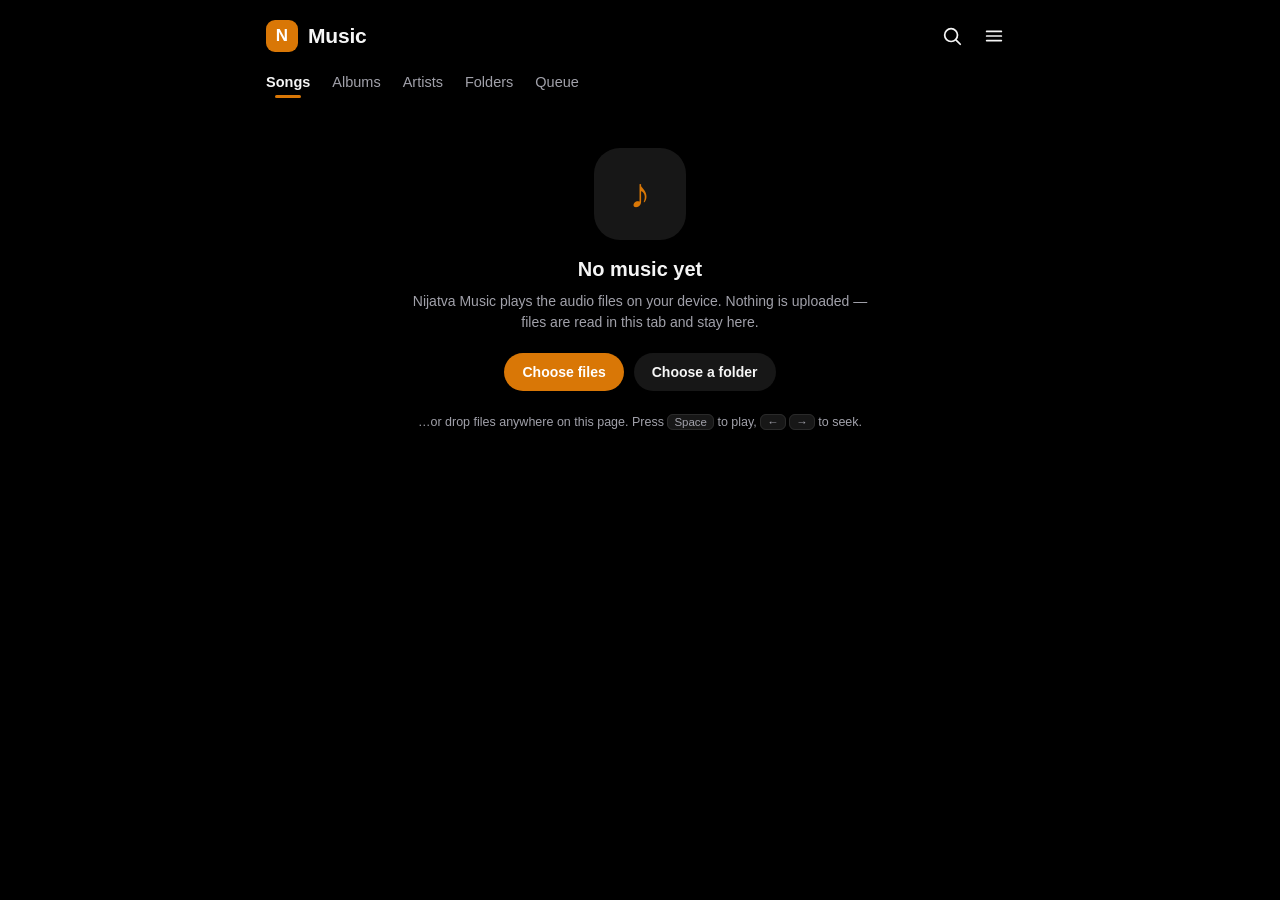
==== web/index.html @ 0ef8c82f "Nijatva Music: offline audio player for Android, desktop and the web Shared Compose Multiplatform UI" ====
<!DOCTYPE html>
<html lang="en" data-theme="black" data-accent="saffron">
<head>
<meta charset="utf-8">
<meta name="viewport" content="width=device-width, initial-scale=1, viewport-fit=cover">
<meta name="theme-color" content="#000000">
<title>Music — Nijatva</title>
<link rel="stylesheet" href="styles.css">
</head>
<body>

<header class="topbar">
  <a class="brand" href="#" aria-label="Nijatva Music">
    <span class="brand-mark">N</span>
    <span class="brand-name">Music</span>
  </a>
  <div class="topbar-actions">
    <button class="icon-btn" id="searchBtn" aria-label="Search" title="Search (/)">
      <svg viewBox="0 0 24 24"><circle cx="11" cy="11" r="7"/><path d="m16.5 16.5 4.5 4.5"/></svg>
    </button>
    <button class="icon-btn" id="menuBtn" aria-label="Menu" title="Menu">
      <svg viewBox="0 0 24 24"><path d="M4 7h16M4 12h16M4 17h16"/></svg>
    </button>
  </div>
</header>

<div class="searchbar" id="searchbar" hidden>
  <input id="search" type="search" placeholder="Songs, artists, albums" autocomplete="off" spellcheck="false">
  <button class="icon-btn" id="searchClose" aria-label="Close search">
    <svg viewBox="0 0 24 24"><path d="M6 6l12 12M18 6 6 18"/></svg>
  </button>
</div>

<nav class="tabs" id="tabs" role="tablist">
  <button class="tab is-active" data-view="songs" role="tab">Songs</button>
  <button class="tab" data-view="albums" role="tab">Albums</button>
  <button class="tab" data-view="artists" role="tab">Artists</button>
  <button class="tab" data-view="folders" role="tab">Folders</button>
  <button class="tab" data-view="queue" role="tab">Queue</button>
</nav>

<main id="main" class="main">
  <section class="empty" id="empty">
    <div class="empty-art">♪</div>
    <h1>No music yet</h1>
    <p>Nijatva Music plays the audio files on your device. Nothing is uploaded — files are read in this tab and stay here.</p>
    <div class="empty-actions">
      <button class="btn btn-primary" id="pickFiles">Choose files</button>
      <button class="btn" id="pickFolder">Choose a folder</button>
    </div>
    <p class="hint">…or drop files anywhere on this page. Press <kbd>Space</kbd> to play, <kbd>←</kbd> <kbd>→</kbd> to seek.</p>
  </section>
  <div id="list" class="list" hidden></div>
</main>

<div class="mini" id="mini" hidden>
  <div class="mini-progress"><span id="miniProgress"></span></div>
  <button class="mini-body" id="miniOpen">
    <span class="art art-sm" id="miniArt">♪</span>
    <span class="mini-text">
      <span class="mini-title" id="miniTitle">Nothing playing</span>
      <span class="mini-artist" id="miniArtist">Pick a song to start</span>
    </span>
  </button>
  <button class="icon-btn" id="miniPlay" aria-label="Play">
    <svg viewBox="0 0 24 24" id="miniPlayIcon"><path d="M8 5v14l11-7z"/></svg>
  </button>
  <button class="icon-btn" id="miniNext" aria-label="Next">
    <svg viewBox="0 0 24 24"><path d="M6 5l10 7-10 7z"/><path d="M18 5v14"/></svg>
  </button>
</div>

<section class="player" id="player" hidden aria-label="Now playing">
  <div class="player-head">
    <button class="icon-btn" id="playerClose" aria-label="Back">
      <svg viewBox="0 0 24 24"><path d="M15 5l-7 7 7 7"/></svg>
    </button>
    <span class="player-eyebrow">Now playing</span>
    <button class="icon-btn" id="eqBtn" aria-label="Equalizer" title="Equalizer">
      <svg viewBox="0 0 24 24"><path d="M6 20V10M6 6V4M12 20v-6M12 10V4M18 20v-9M18 7V4"/></svg>
    </button>
  </div>

  <div class="art art-lg" id="playerArt">♪</div>

  <div class="player-meta">
    <h2 id="playerTitle">Nothing playing</h2>
    <p id="playerArtist">—</p>
  </div>

  <input type="range" id="seek" class="seek" min="0" max="1000" value="0" step="1" aria-label="Seek">
  <div class="times"><span id="timeNow">0:00</span><span id="timeTotal">--:--</span></div>

  <div class="transport">
    <button class="icon-btn" id="shuffleBtn" aria-label="Shuffle" title="Shuffle (S)">
      <svg viewBox="0 0 24 24"><path d="M17 3l4 4-4 4"/><path d="M3 7h4l10 10h4"/><path d="M17 21l4-4-4-4"/><path d="M3 17h4l3-3"/></svg>
    </button>
    <button class="icon-btn" id="prevBtn" aria-label="Previous">
      <svg viewBox="0 0 24 24"><path d="M18 5l-10 7 10 7z"/><path d="M6 5v14"/></svg>
    </button>
    <button class="play-btn" id="playBtn" aria-label="Play">
      <svg viewBox="0 0 24 24" id="playIcon"><path d="M8 5v14l11-7z"/></svg>
    </button>
    <button class="icon-btn" id="nextBtn" aria-label="Next">
      <svg viewBox="0 0 24 24"><path d="M6 5l10 7-10 7z"/><path d="M18 5v14"/></svg>
    </button>
    <button class="icon-btn" id="repeatBtn" aria-label="Repeat" title="Repeat (R)">
      <svg viewBox="0 0 24 24"><path d="M17 2l4 4-4 4"/><path d="M3 11V9a4 4 0 0 1 4-4h14"/><path d="M7 22l-4-4 4-4"/><path d="M21 13v2a4 4 0 0 1-4 4H3"/></svg>
    </button>
  </div>

  <div class="volume">
    <svg viewBox="0 0 24 24"><path d="M4 9v6h4l5 4V5L8 9z"/><path d="M17 8a5 5 0 0 1 0 8"/></svg>
    <input type="range" id="volume" min="0" max="100" value="100" aria-label="Volume">
    <button class="chip" id="sleepBtn" title="Sleep timer">Sleep</button>
  </div>
</section>

<div class="menu" id="menu" hidden>
  <button data-action="files">Choose files…</button>
  <button data-action="folder">Choose a folder…</button>
  <button data-action="stream">Play a stream URL…</button>
  <button data-action="shuffle">Shuffle all</button>
  <button data-action="sleep">Sleep timer…</button>
  <button data-action="eq">Equalizer…</button>
  <button data-action="appearance">Appearance…</button>
</div>

<div class="sheet" id="appearanceSheet" hidden>
  <div class="sheet-card">
    <h3>Appearance</h3>
    <p class="label">Theme</p>
    <div class="pill-row" id="themeRow">
      <button class="pill" data-theme="system">System</button>
      <button class="pill" data-theme="dark">Dark</button>
      <button class="pill" data-theme="light">Light</button>
      <button class="pill" data-theme="black">Black</button>
    </div>
    <p class="label">Accent colour</p>
    <div class="pill-row" id="accentRow">
      <button class="pill" data-accent="green">Green</button>
      <button class="pill" data-accent="saffron">Saffron</button>
      <button class="pill" data-accent="indigo">Indigo</button>
    </div>
    <p class="note">Saved in this browser only. Nothing about your choice leaves this device.</p>
    <button class="btn btn-primary sheet-done" id="appearanceDone">Done</button>
  </div>
</div>

<div class="sheet" id="eqSheet" hidden>
  <div class="sheet-card">
    <h3>Equalizer</h3>
    <p class="label">Preset</p>
    <div class="pill-row" id="eqPresets">
      <button class="pill" data-eq="flat">Flat</button>
      <button class="pill" data-eq="bass">Bass</button>
      <button class="pill" data-eq="vocal">Vocal</button>
      <button class="pill" data-eq="treble">Treble</button>
      <button class="pill" data-eq="warm">Warm</button>
    </div>
    <div class="bands" id="bands"></div>
    <p class="note">Applied live with Web Audio in this tab. No effect is ever written to the file.</p>
    <button class="btn btn-primary sheet-done" id="eqDone">Done</button>
  </div>
</div>

<div class="sheet" id="sleepSheet" hidden>
  <div class="sheet-card">
    <h3>Sleep timer</h3>
    <p class="label">Stop playback after</p>
    <div class="pill-row" id="sleepOptions">
      <button class="pill" data-min="15">15 min</button>
      <button class="pill" data-min="30">30 min</button>
      <button class="pill" data-min="45">45 min</button>
      <button class="pill" data-min="60">60 min</button>
    </div>
    <button class="btn sheet-done" id="sleepOff">Turn off</button>
  </div>
</div>

<input type="file" id="fileInput" accept="audio/*,.mp3,.m4a,.flac,.ogg,.opus,.wav,.aac" multiple hidden>
<input type="file" id="folderInput" webkitdirectory directory multiple hidden>

<audio id="audio" preload="metadata"></audio>
<div class="toast" id="toast" hidden></div>

<script src="app.js"></script>
</body>
</html>
---- web/styles.css ----
/* Nijatva Music — web player. One page, no build step, no dependencies. */

:root {
  --accent: #d97706;
  --accent-ink: #ffffff;
  --bg: #000000;
  --surface: #0b0b0b;
  --surface-2: #171717;
  --surface-3: #212121;
  --text: #f5f5f5;
  --muted: #a1a1aa;
  --line: #2a2a2a;
  --radius: 16px;
  --shadow: 0 18px 40px rgba(0, 0, 0, .45);
  color-scheme: dark;
}

html[data-accent="green"] { --accent: #10b981; }
html[data-accent="saffron"] { --accent: #d97706; }
html[data-accent="indigo"] { --accent: #4338ca; }

html[data-theme="dark"] {
  --bg: #121212; --surface: #1a1a1a; --surface-2: #262626; --surface-3: #303030;
  --text: #f3f4f6; --muted: #9ca3af; --line: #3a3a3a; color-scheme: dark;
}

html[data-theme="black"] {
  --bg: #000000; --surface: #0b0b0b; --surface-2: #171717; --surface-3: #212121;
  --text: #f5f5f5; --muted: #a1a1aa; --line: #2a2a2a; color-scheme: dark;
}

html[data-theme="light"] {
  --bg: #fdfdfd; --surface: #ffffff; --surface-2: #f1f1f1; --surface-3: #e8e8e8;
  --text: #111111; --muted: #5f6368; --line: #dddddd; color-scheme: light;
}

* { box-sizing: border-box; }

[hidden] { display: none !important; }

html, body { height: 100%; }

body {
  margin: 0;
  background: var(--bg);
  color: var(--text);
  font-family: -apple-system, BlinkMacSystemFont, "Segoe UI", Roboto, "Helvetica Neue", Arial, sans-serif;
  -webkit-font-smoothing: antialiased;
  display: flex;
  flex-direction: column;
  padding-bottom: 76px;
  transition: background .18s ease, color .18s ease;
}

svg { width: 22px; height: 22px; fill: none; stroke: currentColor; stroke-width: 1.9; stroke-linecap: round; stroke-linejoin: round; }
#playIcon path, #miniPlayIcon path { fill: currentColor; stroke: none; }

button { font: inherit; color: inherit; background: none; border: 0; cursor: pointer; }

/* ---------- top bar ---------- */

.topbar {
  display: flex;
  align-items: center;
  gap: 12px;
  padding: 16px 16px 10px;
  position: sticky;
  top: 0;
  background: color-mix(in srgb, var(--bg) 88%, transparent);
  backdrop-filter: blur(12px);
  z-index: 20;
}

.brand { display: flex; align-items: center; gap: 10px; text-decoration: none; color: inherit; flex: 1; }

.brand-mark {
  width: 32px; height: 32px; border-radius: 9px;
  background: var(--accent); color: var(--accent-ink);
  display: grid; place-items: center;
  font-weight: 800; font-size: 17px;
}

.brand-name { font-size: 21px; font-weight: 650; letter-spacing: -.2px; }

.topbar-actions { display: flex; gap: 2px; }

.icon-btn {
  width: 40px; height: 40px; border-radius: 50%;
  display: grid; place-items: center;
  color: var(--text);
  transition: background .15s ease, color .15s ease;
}
.icon-btn:hover { background: var(--surface-2); }
.icon-btn.is-on { color: var(--accent); }

/* ---------- search ---------- */

.searchbar {
  display: flex; align-items: center; gap: 8px;
  margin: 0 16px 8px; padding: 0 6px 0 14px;
  background: var(--surface-2); border-radius: 999px;
}
.searchbar input {
  flex: 1; height: 44px; border: 0; background: none; color: var(--text);
  font-size: 15px; outline: none;
}
.searchbar input::placeholder { color: var(--muted); }

/* ---------- tabs ---------- */

.tabs {
  display: flex; gap: 22px; overflow-x: auto;
  padding: 4px 16px 10px;
  scrollbar-width: none;
}
.tabs::-webkit-scrollbar { display: none; }

.tab {
  position: relative;
  font-size: 14.5px; color: var(--muted);
  padding: 4px 0 8px; white-space: nowrap;
}
.tab.is-active { color: var(--text); font-weight: 600; }
.tab.is-active::after {
  content: ""; position: absolute; left: 50%; bottom: 0;
  width: 26px; height: 3px; border-radius: 3px;
  background: var(--accent); transform: translateX(-50%);
}

/* ---------- lists ---------- */

.main { flex: 1; padding: 0 0 20px; }

.list { display: flex; flex-direction: column; }

.row {
  display: flex; align-items: center; gap: 12px;
  padding: 8px 16px; text-align: left; width: 100%;
  transition: background .12s ease;
}
.row:hover { background: var(--surface-2); }
.row.is-current .row-title { color: var(--accent); font-weight: 600; }

.row-text { flex: 1; min-width: 0; }
.row-title {
  display: block; font-size: 15px; font-weight: 500;
  white-space: nowrap; overflow: hidden; text-overflow: ellipsis;
}
.row-sub {
  display: block; font-size: 12.5px; color: var(--muted);
  white-space: nowrap; overflow: hidden; text-overflow: ellipsis;
}
.row-time { font-size: 12px; color: var(--muted); font-variant-numeric: tabular-nums; }

.art {
  flex: none; display: grid; place-items: center;
  border-radius: 10px; color: #fff; font-size: 18px; font-weight: 700;
  background: linear-gradient(140deg, var(--accent), color-mix(in srgb, var(--accent) 35%, var(--surface-3)));
  background-size: cover; background-position: center;
}
.art-sm { width: 46px; height: 46px; }
.art-md { width: 54px; height: 54px; border-radius: 12px; }
.art-lg {
  width: min(72vw, 320px); height: min(72vw, 320px);
  margin: 6px auto 18px; border-radius: 22px;
  font-size: 74px;
  box-shadow: var(--shadow);
}
.art-round { border-radius: 50%; }

.grid {
  display: grid; grid-template-columns: repeat(auto-fill, minmax(140px, 1fr));
  gap: 18px 14px; padding: 8px 16px 16px;
}
.card { text-align: left; }
.card .art { width: 100%; aspect-ratio: 1; height: auto; border-radius: 14px; font-size: 34px; }
.card-title {
  display: block; margin-top: 8px; font-size: 13.5px; font-weight: 500;
  white-space: nowrap; overflow: hidden; text-overflow: ellipsis;
}
.card-sub {
  display: block; font-size: 12px; color: var(--muted);
  white-space: nowrap; overflow: hidden; text-overflow: ellipsis;
}

.section-title {
  font-size: 11px; letter-spacing: 1.2px; text-transform: uppercase;
  color: var(--accent); font-weight: 700;
  padding: 18px 16px 6px; margin: 0;
}

.drill-head { display: flex; align-items: center; gap: 6px; padding: 2px 8px 8px; }
.drill-head h2 { font-size: 17px; margin: 0; font-weight: 650; flex: 1; }
.drill-head p { margin: 2px 0 0; font-size: 12.5px; color: var(--muted); }

/* ---------- empty state ---------- */

.empty {
  display: flex; flex-direction: column; align-items: center; justify-content: center;
  text-align: center; padding: 40px 24px; gap: 4px;
}
.empty-art {
  width: 92px; height: 92px; border-radius: 26px; display: grid; place-items: center;
  font-size: 42px; color: var(--accent);
  background: var(--surface-2); margin-bottom: 14px;
}
.empty h1 { font-size: 20px; margin: 0 0 6px; }
.empty p { color: var(--muted); font-size: 14px; max-width: 460px; margin: 0 0 16px; line-height: 1.5; }
.empty-actions { display: flex; gap: 10px; flex-wrap: wrap; justify-content: center; }
.hint { font-size: 12.5px !important; margin-top: 18px !important; }
kbd {
  background: var(--surface-2); border: 1px solid var(--line); border-radius: 6px;
  padding: 1px 6px; font-size: 11.5px; font-family: inherit;
}

.btn {
  padding: 11px 18px; border-radius: 999px; background: var(--surface-2);
  font-size: 14px; font-weight: 550; color: var(--text);
  transition: filter .15s ease, background .15s ease;
}
.btn:hover { filter: brightness(1.15); }
.btn-primary { background: var(--accent); color: var(--accent-ink); }

.chip {
  padding: 7px 13px; border-radius: 999px; background: var(--surface-2);
  font-size: 12.5px; color: var(--muted);
}
.chip.is-on { background: var(--accent); color: var(--accent-ink); }

/* ---------- mini player ---------- */

.mini {
  position: fixed; left: 0; right: 0; bottom: 0; z-index: 30;
  background: var(--surface-2);
  border-top: 1px solid var(--line);
  padding-bottom: env(safe-area-inset-bottom);
}
.mini-progress { height: 2px; background: var(--line); }
.mini-progress span { display: block; height: 100%; width: 0; background: var(--accent); transition: width .25s linear; }
.mini-body { display: flex; align-items: center; gap: 10px; flex: 1; min-width: 0; padding: 8px 4px 8px 12px; text-align: left; }
.mini { display: flex; align-items: center; }
.mini-text { min-width: 0; display: flex; flex-direction: column; }
.mini-title { font-size: 14px; font-weight: 550; white-space: nowrap; overflow: hidden; text-overflow: ellipsis; }
.mini-artist { font-size: 12px; color: var(--muted); white-space: nowrap; overflow: hidden; text-overflow: ellipsis; }

/* ---------- full player ---------- */

.player {
  position: fixed; inset: 0; z-index: 40;
  background: var(--bg);
  display: flex; flex-direction: column;
  padding: 8px 24px 28px;
  overflow-y: auto;
  animation: rise .22s ease;
}
@keyframes rise { from { transform: translateY(14px); opacity: .6; } to { transform: none; opacity: 1; } }

.player-head { display: flex; align-items: center; gap: 8px; }
.player-eyebrow {
  flex: 1; text-align: center; font-size: 11.5px; letter-spacing: 1.3px;
  text-transform: uppercase; color: var(--muted);
}

.player-meta { margin-bottom: 10px; }
.player-meta h2 { font-size: 21px; margin: 0 0 4px; font-weight: 650; }
.player-meta p { margin: 0; color: var(--muted); font-size: 14px; }

.seek, .volume input { -webkit-appearance: none; appearance: none; width: 100%; height: 4px; border-radius: 4px; background: var(--surface-3); outline: none; }
.seek::-webkit-slider-thumb, .volume input::-webkit-slider-thumb {
  -webkit-appearance: none; width: 14px; height: 14px; border-radius: 50%;
  background: var(--accent); cursor: pointer; border: 0;
}
.seek::-moz-range-thumb, .volume input::-moz-range-thumb {
  width: 14px; height: 14px; border: 0; border-radius: 50%; background: var(--accent);
}
.times { display: flex; justify-content: space-between; font-size: 12px; color: var(--muted); font-variant-numeric: tabular-nums; margin-top: 6px; }

.transport { display: flex; align-items: center; justify-content: space-between; margin: 22px 0 18px; }
.transport .icon-btn { width: 48px; height: 48px; color: var(--muted); }
.transport .icon-btn.is-on { color: var(--accent); }

.play-btn {
  width: 70px; height: 70px; border-radius: 50%;
  background: var(--accent); color: var(--accent-ink);
  display: grid; place-items: center;
  transition: transform .12s ease;
}
.play-btn:active { transform: scale(.96); }
.play-btn svg { width: 32px; height: 32px; }

.volume { display: flex; align-items: center; gap: 12px; color: var(--muted); }
.volume svg { width: 20px; height: 20px; }
.volume input { flex: 1; }

/* ---------- menu + sheets ---------- */

.menu {
  position: fixed; top: 58px; right: 12px; z-index: 50;
  background: var(--surface-2); border: 1px solid var(--line);
  border-radius: 14px; padding: 6px; min-width: 232px;
  box-shadow: var(--shadow);
  display: flex; flex-direction: column;
}
.menu button { text-align: left; padding: 12px 14px; border-radius: 10px; font-size: 14px; }
.menu button:hover { background: var(--surface-3); }

.sheet {
  position: fixed; inset: 0; z-index: 60;
  background: rgba(0, 0, 0, .55);
  display: flex; align-items: flex-end; justify-content: center;
  backdrop-filter: blur(3px);
}
.sheet-card {
  width: min(520px, 100%);
  background: var(--surface-2);
  border-radius: 22px 22px 0 0;
  padding: 20px 20px calc(20px + env(safe-area-inset-bottom));
  animation: rise .2s ease;
}
.sheet-card h3 { margin: 0 0 14px; font-size: 17px; }
.label { font-size: 12px; color: var(--muted); margin: 14px 0 8px; }
.pill-row { display: flex; flex-wrap: wrap; gap: 8px; }
.pill {
  padding: 9px 16px; border-radius: 999px;
  background: var(--surface-3); color: var(--muted);
  font-size: 13px;
}
.pill.is-active { background: var(--accent); color: var(--accent-ink); font-weight: 600; }
.note { font-size: 12px; color: var(--muted); margin: 14px 0 0; line-height: 1.45; }
.sheet-done { margin-top: 18px; width: 100%; }

.bands { display: grid; grid-template-columns: repeat(5, 1fr); gap: 10px; margin-top: 16px; }
.band { display: flex; flex-direction: column; align-items: center; gap: 6px; font-size: 10.5px; color: var(--muted); }
.band input[type="range"] {
  writing-mode: vertical-lr; direction: rtl;
  width: 6px; height: 110px; accent-color: var(--accent);
}

.toast {
  position: fixed; left: 50%; bottom: 96px; transform: translateX(-50%);
  background: var(--surface-3); color: var(--text);
  padding: 10px 16px; border-radius: 999px; font-size: 13px;
  z-index: 70; box-shadow: var(--shadow);
}

@media (min-width: 720px) {
  .main, .tabs, .topbar, .searchbar { max-width: 780px; margin-left: auto; margin-right: auto; width: 100%; }
  .player { padding: 18px 32px 32px; }
  .art-lg { width: 320px; height: 320px; }
}
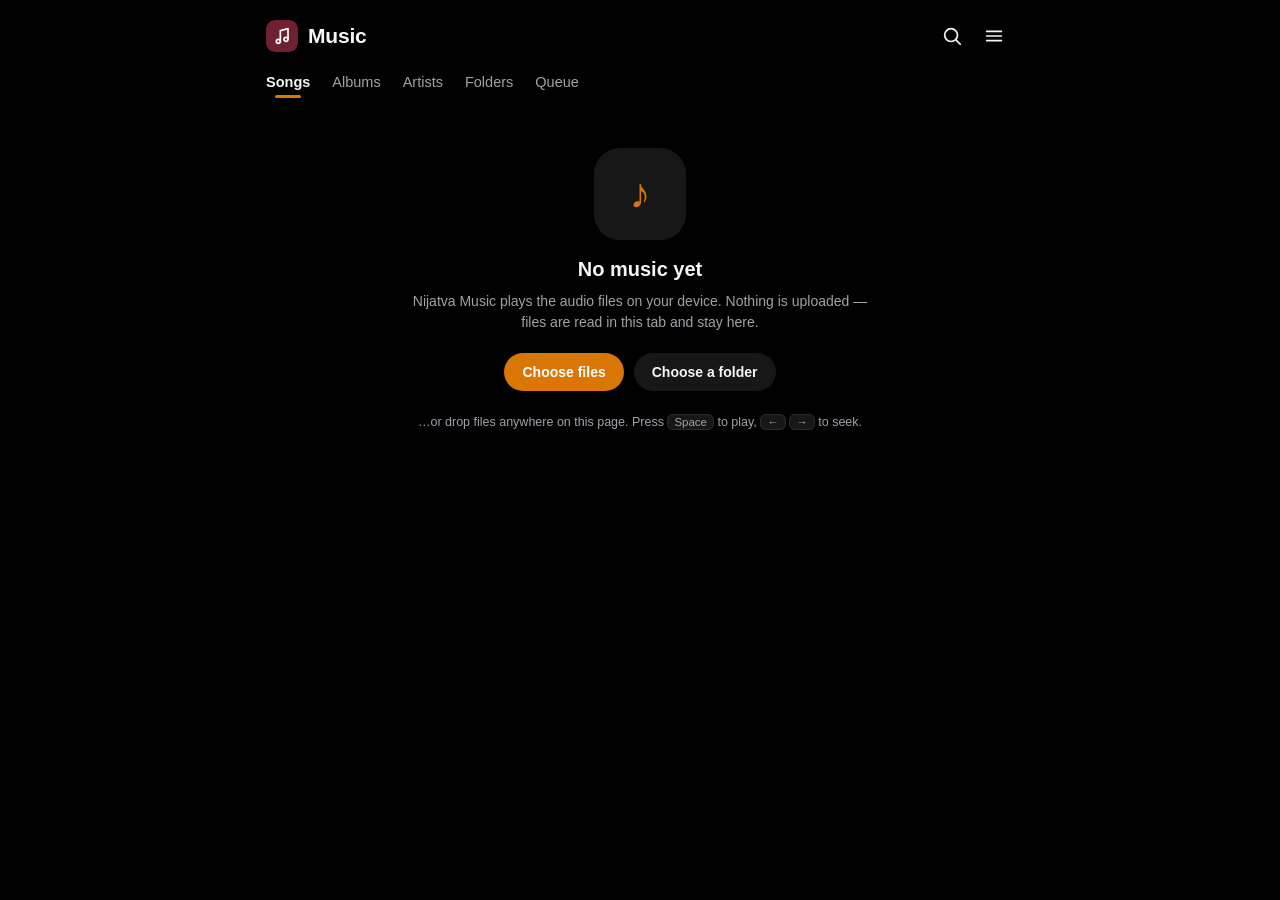
==== commit 360a49ed: "Add the Music launcher icon Adaptive icon (maroon #6D2131 with the white note) plus legacy PNG mipma" ====
--- a/web/index.html
+++ b/web/index.html
@@ -5,13 +5,14 @@
 <meta name="viewport" content="width=device-width, initial-scale=1, viewport-fit=cover">
 <meta name="theme-color" content="#000000">
 <title>Music — Nijatva</title>
+<link rel="icon" href="music.svg" type="image/svg+xml">
 <link rel="stylesheet" href="styles.css">
 </head>
 <body>
 
 <header class="topbar">
   <a class="brand" href="#" aria-label="Nijatva Music">
-    <span class="brand-mark">N</span>
+    <img class="brand-mark" src="music.svg" alt="">
     <span class="brand-name">Music</span>
   </a>
   <div class="topbar-actions">
--- a/web/styles.css
+++ b/web/styles.css
@@ -75,9 +75,7 @@
 
 .brand-mark {
   width: 32px; height: 32px; border-radius: 9px;
-  background: var(--accent); color: var(--accent-ink);
-  display: grid; place-items: center;
-  font-weight: 800; font-size: 17px;
+  display: block; flex: none;
 }
 
 .brand-name { font-size: 21px; font-weight: 650; letter-spacing: -.2px; }
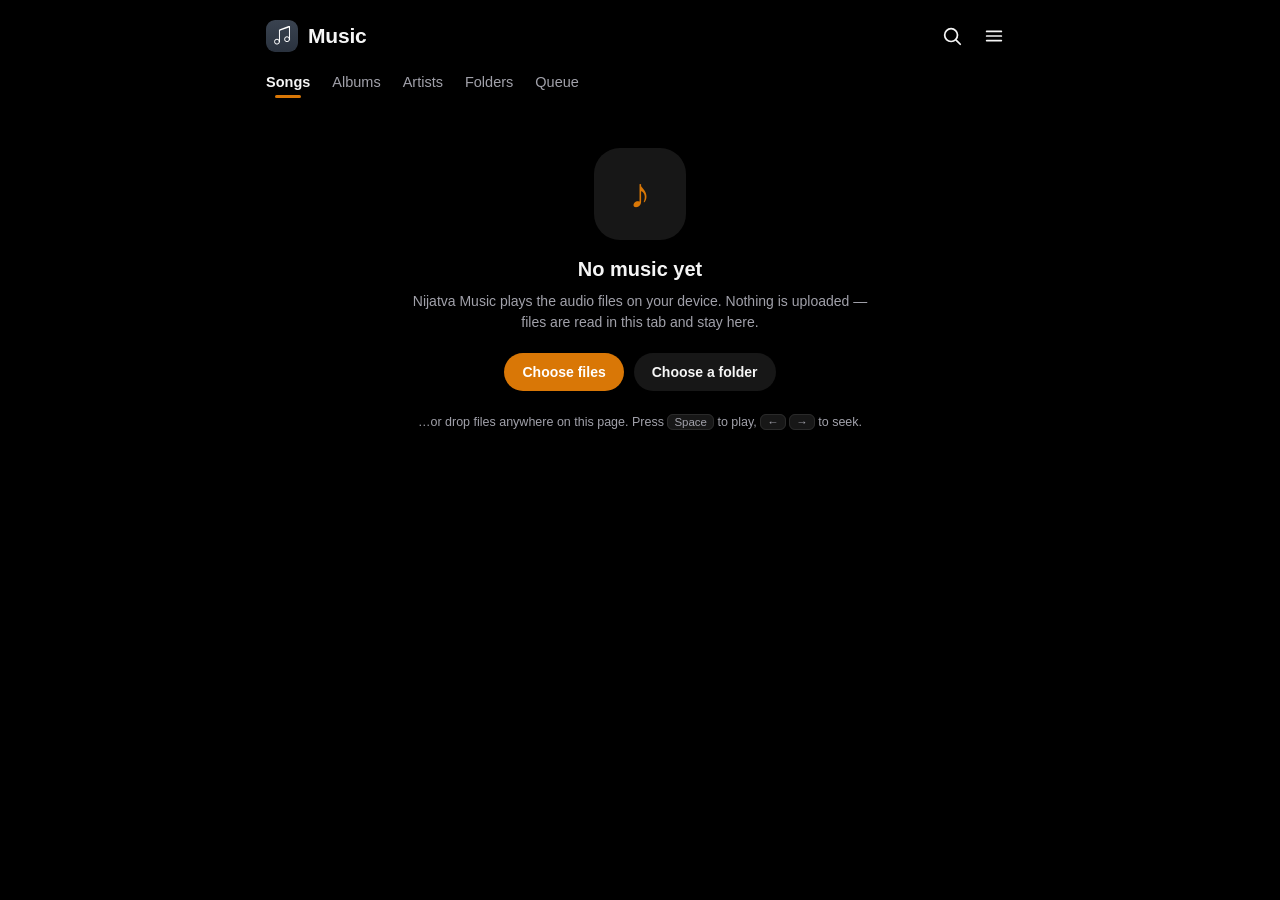
==== commit 8f4ad504: "Make the web player an installable app Adds a web app manifest (standalone display, slate theme, 192" ====
--- a/web/index.html
+++ b/web/index.html
@@ -6,6 +6,12 @@
 <meta name="theme-color" content="#000000">
 <title>Music — Nijatva</title>
 <link rel="icon" href="music.svg" type="image/svg+xml">
+<link rel="manifest" href="manifest.webmanifest">
+<link rel="apple-touch-icon" href="icon-192.png">
+<meta name="apple-mobile-web-app-capable" content="yes">
+<meta name="apple-mobile-web-app-title" content="Music">
+<meta name="apple-mobile-web-app-status-bar-style" content="black-translucent">
+<meta name="description" content="Offline music player for the audio files on your device. No accounts, no ads, no analytics.">
 <link rel="stylesheet" href="styles.css">
 </head>
 <body>
@@ -16,6 +22,7 @@
     <span class="brand-name">Music</span>
   </a>
   <div class="topbar-actions">
+    <button class="chip install-chip" id="installBtn" hidden title="Install as an app">Install</button>
     <button class="icon-btn" id="searchBtn" aria-label="Search" title="Search (/)">
       <svg viewBox="0 0 24 24"><circle cx="11" cy="11" r="7"/><path d="m16.5 16.5 4.5 4.5"/></svg>
     </button>
@@ -125,6 +132,7 @@
   <button data-action="sleep">Sleep timer…</button>
   <button data-action="eq">Equalizer…</button>
   <button data-action="appearance">Appearance…</button>
+  <button data-action="install">Install as an app…</button>
 </div>
 
 <div class="sheet" id="appearanceSheet" hidden>
--- a/web/styles.css
+++ b/web/styles.css
@@ -223,6 +223,10 @@
   padding: 7px 13px; border-radius: 999px; background: var(--surface-2);
   font-size: 12.5px; color: var(--muted);
 }
+.install-chip {
+  align-self: center; margin-right: 4px;
+  background: var(--accent); color: var(--accent-ink); font-weight: 600;
+}
 .chip.is-on { background: var(--accent); color: var(--accent-ink); }
 
 /* ---------- mini player ---------- */
